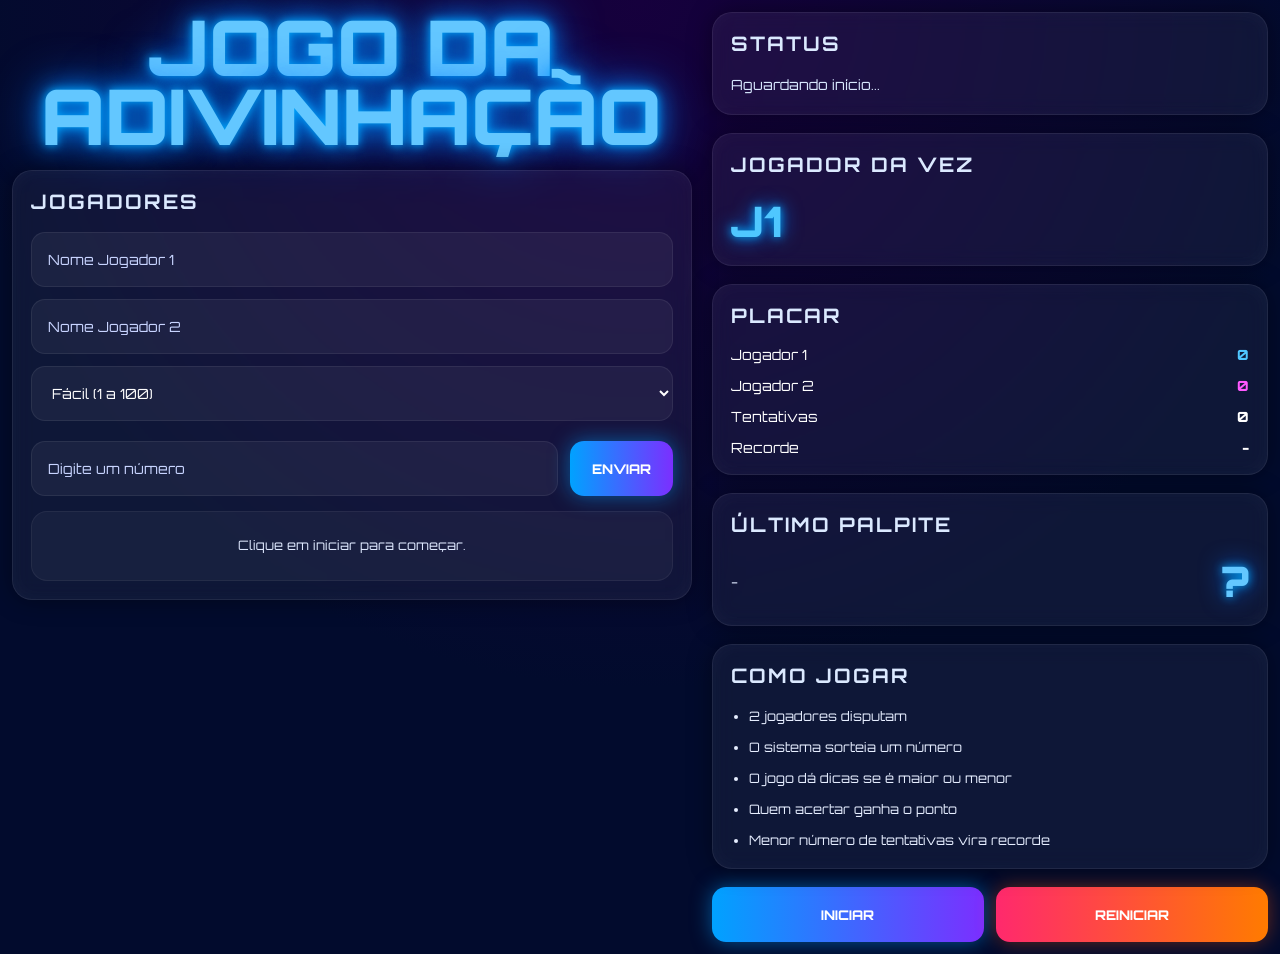
==== Adivinhacao/adivinha.html @ f57cf51f "add projeto" ====
<!DOCTYPE html>
<html lang="pt-BR">
<head>
  <meta charset="UTF-8">
  <meta name="viewport" content="width=device-width, initial-scale=1.0">
  <title>Jogo da Adivinhação</title>

  <link rel="stylesheet" href="adivinha.css">
</head>
<body>

  <div class="winner-screen" id="winnerScreen">
    <div class="winner-card">

      <h1>VITÓRIA</h1>

      <p id="winnerText"></p>

      <p class="best" id="recordText"></p>

      <button class="btn primary" onclick="closeWinner()">
        CONTINUAR
      </button>

    </div>
  </div>

  <div class="container">

    <div class="left">

      <h1 class="title">
        JOGO DA<br>
        ADIVINHAÇÃO
      </h1>

      <div class="card">

        <h2 class="card-title">
          JOGADORES
        </h2>

        <div class="players">

          <input type="text" id="player1" placeholder="Nome Jogador 1">

          <input type="text" id="player2" placeholder="Nome Jogador 2">

          <select id="difficulty">
            <option value="100">Fácil (1 a 100)</option>
            <option value="500">Médio (1 a 500)</option>
            <option value="1000">Difícil (1 a 1000)</option>
          </select>

        </div>

        <div class="game-box">

          <div class="guess-input">

            <input type="number" id="guess" placeholder="Digite um número">

            <button class="btn primary" id="guessBtn">
              ENVIAR
            </button>

          </div>

          <div class="message" id="message">
            Clique em iniciar para começar.
          </div>

        </div>

      </div>

    </div>

    <div class="side">

      <div class="card">

        <h2 class="card-title">STATUS</h2>

        <p class="status-text" id="status">
          Aguardando início...
        </p>

      </div>

      <div class="card">

        <h2 class="card-title">JOGADOR DA VEZ</h2>

        <div class="turn" id="turnPlayer">
          J1
        </div>

      </div>

      <div class="card">

        <h2 class="card-title">PLACAR</h2>

        <div class="score">

          <div>
            <p id="scoreName1">Jogador 1</p>
            <span class="x" id="score1">0</span>
          </div>

          <div>
            <p id="scoreName2">Jogador 2</p>
            <span class="o" id="score2">0</span>
          </div>

          <div>
            <p>Tentativas</p>
            <span id="tries">0</span>
          </div>

          <div>
            <p>Recorde</p>
            <span id="bestScore">-</span>
          </div>

        </div>

      </div>

      <div class="card">

        <h2 class="card-title">ÚLTIMO PALPITE</h2>

        <div class="last-guess">

          <p id="lastPlayer">-</p>

          <span id="lastGuess">?</span>

        </div>

      </div>

      <div class="card">

        <h2 class="card-title">COMO JOGAR</h2>

        <ul>
          <li>2 jogadores disputam</li>
          <li>O sistema sorteia um número</li>
          <li>O jogo dá dicas se é maior ou menor</li>
          <li>Quem acertar ganha o ponto</li>
          <li>Menor número de tentativas vira recorde</li>
        </ul>

      </div>

      <div class="buttons">

        <button class="btn primary" id="startBtn">
          INICIAR
        </button>

        <button class="btn danger" id="restartBtn">
          REINICIAR
        </button>

      </div>

    </div>

  </div>

  <script src="adivinha.js"></script>

</body>
</html>
---- Adivinhacao/adivinha.css ----
@import url('https://fonts.googleapis.com/css2?family=Orbitron:wght@400;500;700;800;900&display=swap');

*{
  margin:0;
  padding:0;
  box-sizing:border-box;
  font-family:'Orbitron',sans-serif;
}

html,
body{
  width:100%;
  overflow-x:hidden;
}

body{
  min-height:100vh;
  background:
  radial-gradient(circle at top,#16003d,#020b2d 60%);
  color:white;
  padding:12px;
}

.container{
  width:100%;
  max-width:1350px;
  margin:auto;

  display:grid;
  grid-template-columns:1.1fr 0.9fr;
  gap:20px;

  align-items:start;
}

.left,
.side{
  width:100%;
  min-width:0;
}

.title{
  text-align:center;
  font-size:clamp(35px,6vw,90px);
  font-weight:900;
  line-height:0.9;
  margin-bottom:20px;

  color:#63c7ff;

  text-shadow:
  0 0 10px #00aaff,
  0 0 25px #008cff,
  0 0 50px #006eff;

  word-break:break-word;
}

.card{
  width:100%;
  background:rgba(255,255,255,0.05);

  border:1px solid rgba(255,255,255,0.08);

  backdrop-filter:blur(10px);

  border-radius:20px;

  padding:18px;

  box-shadow:
  inset 0 0 20px rgba(255,255,255,0.03),
  0 0 25px rgba(0,0,0,0.4);

  overflow:hidden;
}

.card-title{
  font-size:clamp(15px,2vw,20px);
  margin-bottom:18px;
  color:#dbe9ff;
  letter-spacing:2px;

  word-break:break-word;
}

.players{
  display:flex;
  flex-direction:column;
  gap:12px;
  margin-bottom:20px;
}

input,
select{
  width:100%;
  height:55px;

  border:none;
  outline:none;

  border-radius:14px;

  background:rgba(255,255,255,0.05);

  padding:0 16px;

  color:white;
  font-size:14px;

  border:1px solid rgba(255,255,255,0.07);

  min-width:0;
}

select option{
  background:#08112f;
  color:white;
}

input::placeholder{
  color:#c8d4ff;
}

.game-box{
  margin-top:18px;

  display:flex;
  flex-direction:column;
  gap:15px;

  width:100%;
}

.guess-input{
  display:flex;
  gap:12px;
  width:100%;
}

.guess-input input{
  flex:1;
  min-width:0;
}

.btn{
  height:55px;

  border:none;
  border-radius:14px;

  cursor:pointer;

  font-weight:800;

  color:white;

  transition:0.25s;

  padding:0 22px;

  white-space:nowrap;
}

.btn:hover{
  transform:scale(1.02);
}

.primary{
  background:linear-gradient(90deg,#00a2ff,#7b2fff);

  box-shadow:
  0 0 20px rgba(0,162,255,0.5);
}

.danger{
  background:linear-gradient(90deg,#ff296d,#ff7b00);

  box-shadow:
  0 0 20px rgba(255,85,0,0.4);
}

.side{
  display:flex;
  flex-direction:column;
  gap:18px;
}

.status-text{
  font-size:14px;
  color:#d9e8ff;
  line-height:1.6;

  word-break:break-word;
}

.turn{
  font-size:clamp(28px,5vw,42px);

  color:#4fc7ff;

  font-weight:900;

  text-shadow:
  0 0 10px #00aeff,
  0 0 20px #0077ff;

  word-break:break-word;
}

.score{
  display:flex;
  flex-direction:column;
  gap:14px;

  font-size:14px;
}

.score div{
  display:flex;
  justify-content:space-between;
  align-items:center;
  gap:10px;

  flex-wrap:wrap;
}

.score p{
  word-break:break-word;
}

.score span{
  font-weight:800;
}

.x{
  color:#4fc7ff;
}

.o{
  color:#ff59ff;
}

.last-guess{
  display:flex;
  justify-content:space-between;
  align-items:center;
  gap:15px;

  flex-wrap:wrap;
}

.last-guess p{
  font-size:14px;
  color:#dfe9ff;

  word-break:break-word;
}

.last-guess span{
  font-size:clamp(28px,5vw,42px);

  font-weight:900;

  color:#63c7ff;

  text-shadow:
  0 0 10px #00aaff,
  0 0 25px #006eff;
}

ul{
  padding-left:18px;

  display:flex;
  flex-direction:column;
  gap:10px;

  color:#e6eeff;

  font-size:13px;

  line-height:1.6;
}

.buttons{
  display:flex;
  gap:12px;
  width:100%;
}

.buttons .btn{
  flex:1;
}

.message{
  width:100%;

  min-height:70px;

  border-radius:16px;

  background:rgba(255,255,255,0.04);

  display:flex;
  align-items:center;
  justify-content:center;

  text-align:center;

  padding:15px;

  font-size:13px;

  color:#dfe9ff;

  line-height:1.5;

  border:1px solid rgba(255,255,255,0.06);

  word-break:break-word;
}

.winner-screen{
  position:fixed;
  inset:0;

  background:rgba(0,0,0,0.85);

  display:none;
  align-items:center;
  justify-content:center;

  z-index:999;

  padding:15px;
}

.winner-card{
  width:100%;
  max-width:500px;

  background:#08112f;

  border-radius:24px;

  padding:35px 22px;

  text-align:center;

  border:2px solid rgba(255,255,255,0.08);

  box-shadow:
  0 0 40px rgba(0,132,255,0.4);

  overflow:hidden;
}

.winner-card h1{
  font-size:clamp(35px,7vw,55px);

  margin-bottom:18px;

  color:#63c7ff;

  text-shadow:
  0 0 10px #00a2ff,
  0 0 30px #006eff;

  word-break:break-word;
}

.winner-card p{
  font-size:clamp(13px,3vw,17px);

  line-height:1.7;

  color:#dce9ff;

  margin-bottom:22px;

  word-break:break-word;
}

.best{
  color:#72ffb0;
  font-size:13px;
}

@media(max-width:1100px){

  .container{
    grid-template-columns:1fr;
  }
}

@media(max-width:768px){

  body{
    padding:10px;
  }

  .guess-input{
    flex-direction:column;
  }

  .buttons{
    flex-direction:column;
  }

  .btn{
    width:100%;
  }

  input,
  select,
  .btn{
    height:52px;
    font-size:13px;
  }

  .card{
    padding:16px;
  }
}

@media(max-width:480px){

  body{
    padding:8px;
  }

  .title{
    font-size:38px;
  }

  .card{
    border-radius:16px;
    padding:14px;
  }

  .turn{
    font-size:28px;
  }

  .last-guess span{
    font-size:30px;
  }

  ul{
    font-size:12px;
  }

  .score{
    font-size:13px;
  }

  .winner-card{
    padding:28px 18px;
  }
}
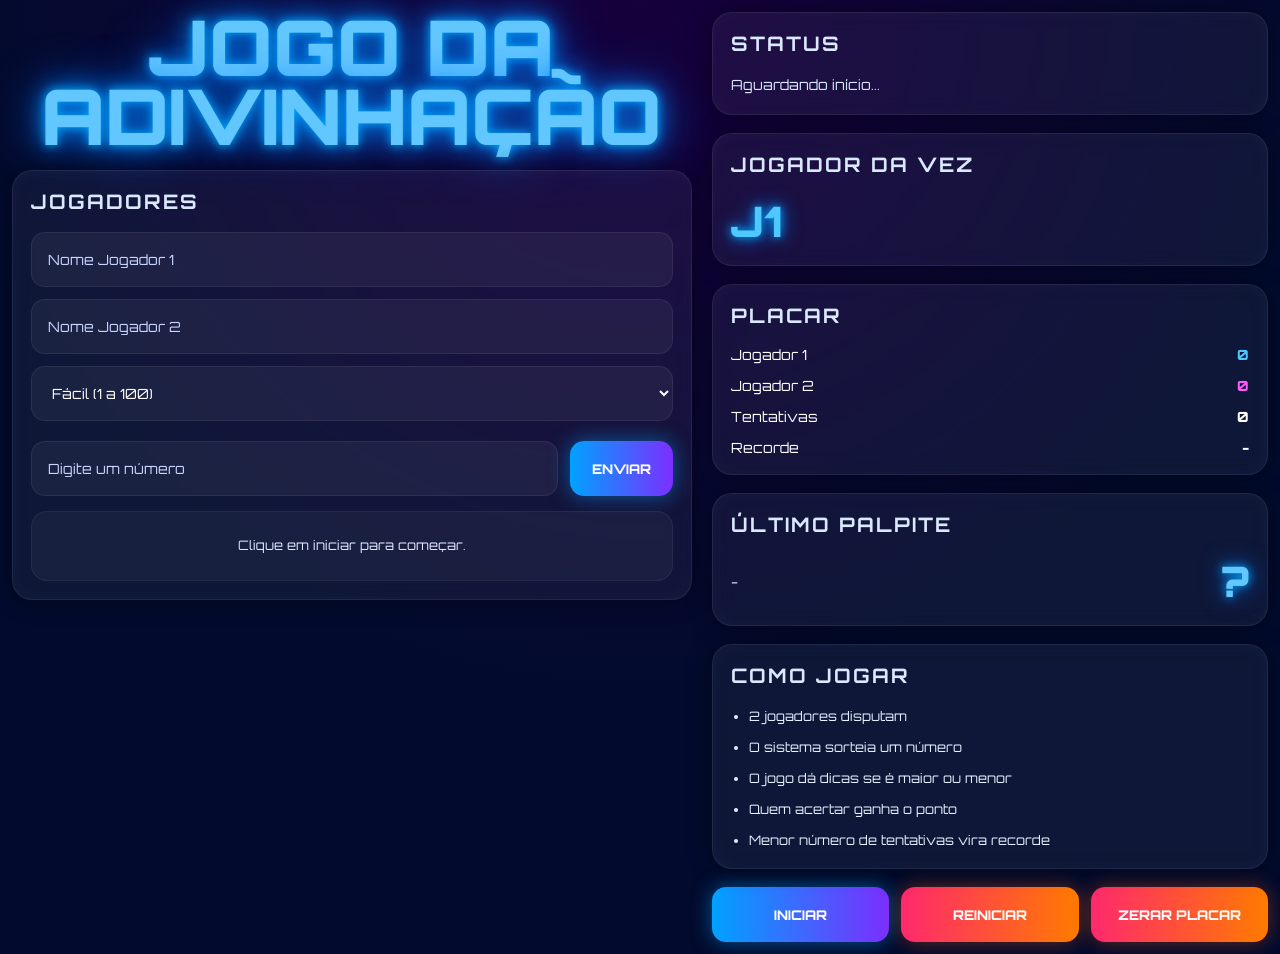
==== commit bc6a998b: "add projeto" ====
--- a/Adivinhacao/adivinha.html
+++ b/Adivinhacao/adivinha.html
@@ -166,6 +166,10 @@
           REINICIAR
         </button>
 
+        <button class="btn danger" id="resetScoreBtn">
+          ZERAR PLACAR
+        </button>
+
       </div>
 
     </div>
--- a/Adivinhacao/adivinha.css
+++ b/Adivinhacao/adivinha.css
@@ -287,6 +287,7 @@
   display:flex;
   gap:12px;
   width:100%;
+  flex-wrap:wrap;
 }
 
 .buttons .btn{
@@ -387,6 +388,10 @@
   font-size:13px;
 }
 
+/* ========================= */
+/* RESPONSIVIDADE */
+/* ========================= */
+
 @media(max-width:1100px){
 
   .container{
@@ -394,18 +399,35 @@
   }
 }
 
+@media(max-width:900px){
+
+  .buttons{
+    flex-direction:column;
+  }
+
+  .buttons .btn{
+    width:100%;
+  }
+}
+
 @media(max-width:768px){
 
   body{
     padding:10px;
   }
 
+  .title{
+    font-size:48px;
+    line-height:1;
+  }
+
   .guess-input{
     flex-direction:column;
   }
 
-  .buttons{
-    flex-direction:column;
+  .guess-input input,
+  .guess-input button{
+    width:100%;
   }
 
   .btn{
@@ -422,6 +444,20 @@
   .card{
     padding:16px;
   }
+
+  .score div{
+    flex-direction:row;
+    align-items:center;
+  }
+
+  .winner-card{
+    width:100%;
+    padding:25px 18px;
+  }
+
+  .winner-card h1{
+    font-size:40px;
+  }
 }
 
 @media(max-width:480px){
@@ -431,7 +467,11 @@
   }
 
   .title{
-    font-size:38px;
+    font-size:34px;
+  }
+
+  .card-title{
+    font-size:15px;
   }
 
   .card{
@@ -444,7 +484,12 @@
   }
 
   .last-guess span{
-    font-size:30px;
+    font-size:28px;
+  }
+
+  .message{
+    font-size:12px;
+    padding:12px;
   }
 
   ul{
@@ -452,10 +497,10 @@
   }
 
   .score{
-    font-size:13px;
+    font-size:12px;
   }
 
   .winner-card{
-    padding:28px 18px;
+    padding:22px 16px;
   }
 }
